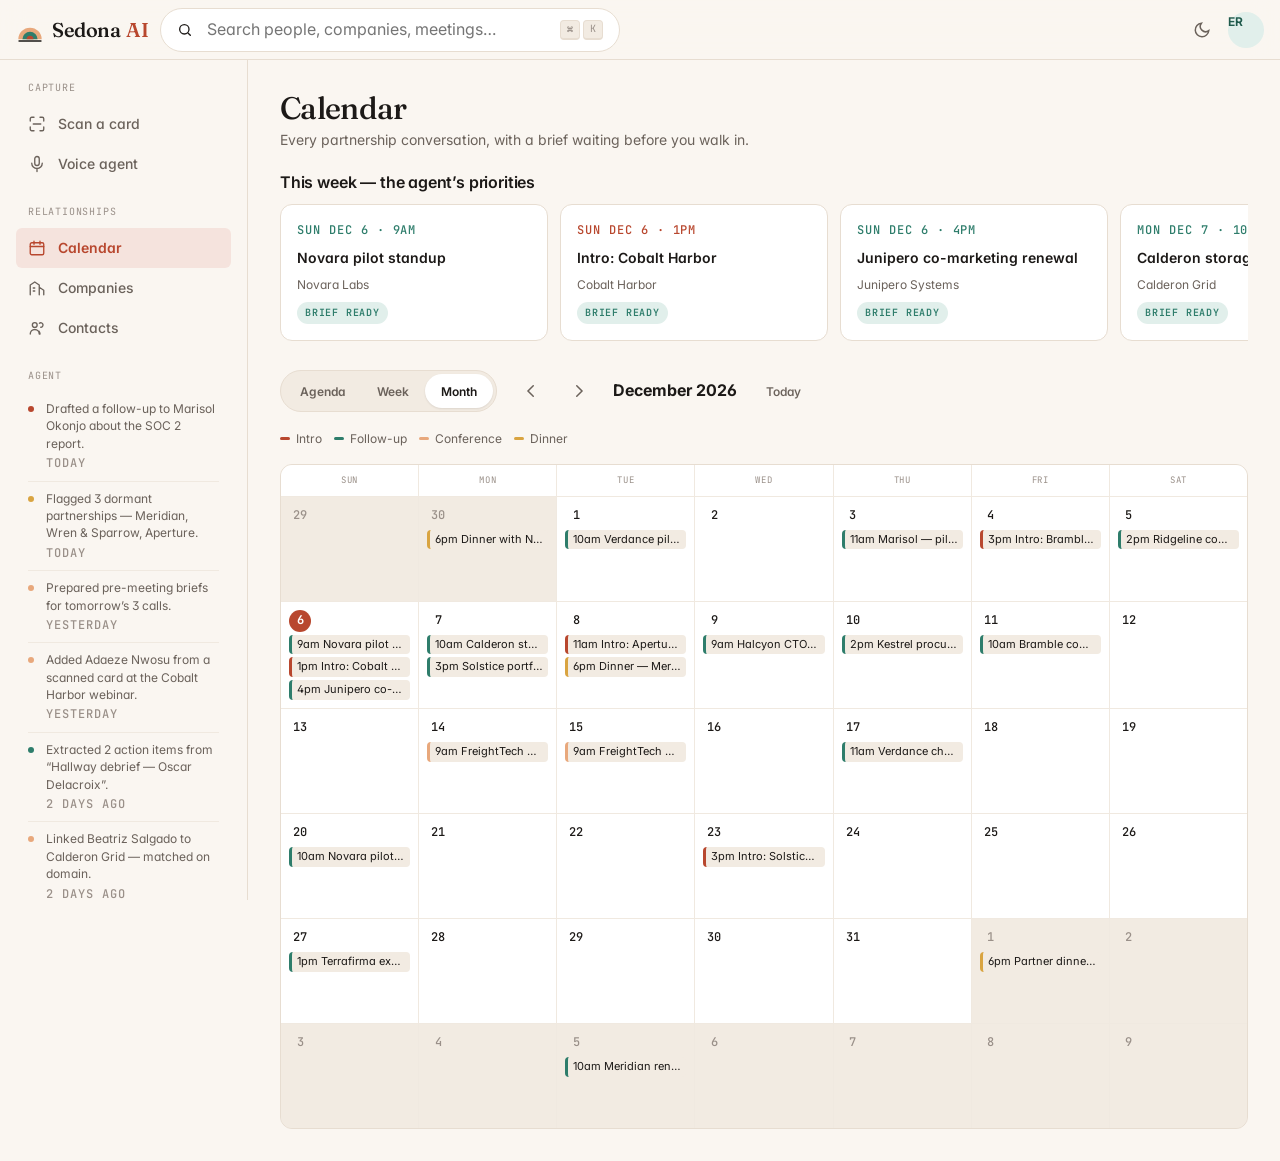
==== index.html @ 99903ad8 "Rename app.html to index.html for GitHub Pages root GitHub Pages serves index.html at the root URL. " ====
<!doctype html>
<html lang="en">
<head>
<meta charset="utf-8">
<meta name="viewport" content="width=device-width, initial-scale=1, viewport-fit=cover">
<title>Sedona AI — Demo</title>
<meta name="description" content="Sedona AI product demo: business-card scanning, a voice agent, a partnership calendar, and a company CRM. Fictional data.">
<link rel="icon" href="assets/logo.svg">
<link rel="preconnect" href="https://fonts.googleapis.com">
<link rel="preconnect" href="https://fonts.gstatic.com" crossorigin>
<link href="https://fonts.googleapis.com/css2?family=Fraunces:opsz,wght@9..144,400..600&family=Inter:wght@400;500;600;700&family=JetBrains+Mono:wght@400;500;600&display=swap" rel="stylesheet">
<link rel="stylesheet" href="css/tokens.css">
<link rel="stylesheet" href="css/base.css">
<link rel="stylesheet" href="css/components.css">
<link rel="stylesheet" href="css/app.css">
</head>
<body class="app-body">

<a href="#view-host" class="skip-link">Skip to content</a>

<!-- ===================== Header ===================== -->
<header class="app-header">
  <a class="brand" href="index.html" aria-label="Sedona AI home">
    <img src="assets/logo.svg" alt="" width="28" height="28">
    <span class="brand-word">Sedona<span class="brand-ai">AI</span></span>
  </a>

  <!-- Desktop: a live search field. Mobile: an icon that opens a sheet. -->
  <div class="header-search only-desk">
    <div class="search-input" id="header-search">
      <svg width="16" height="16" viewBox="0 0 24 24" fill="none" stroke="currentColor" stroke-width="2" stroke-linecap="round" aria-hidden="true"><circle cx="11" cy="11" r="7"/><path d="m20 20-3.2-3.2"/></svg>
      <input type="search" id="search-field" placeholder="Search people, companies, meetings…" aria-label="Search everything" autocomplete="off">
      <span class="kbd-hint row" style="gap:3px"><kbd class="kbd">⌘</kbd><kbd class="kbd">K</kbd></span>
    </div>
  </div>

  <div class="header-actions">
    <button class="btn-icon only-mobile" id="mobile-search-btn" aria-label="Search">
      <svg width="20" height="20" viewBox="0 0 24 24" fill="none" stroke="currentColor" stroke-width="2" stroke-linecap="round"><circle cx="11" cy="11" r="7"/><path d="m20 20-3.2-3.2"/></svg>
    </button>
    <button class="btn-icon" id="theme-btn" aria-label="Toggle dark mode" title="Toggle dark mode">
      <svg width="18" height="18" viewBox="0 0 24 24" fill="none" stroke="currentColor" stroke-width="2" stroke-linecap="round"><path d="M21 12.8A9 9 0 1 1 11.2 3a7 7 0 0 0 9.8 9.8z"/></svg>
    </button>
    <span class="avatar avatar-t2 only-desk" title="Elena Ruiz — demo account">ER</span>
  </div>
</header>

<div class="app-frame">

  <!-- ===================== Sidebar (desktop) ===================== -->
  <nav class="sidebar only-desk" aria-label="Main">
    <p class="nav-heading">Capture</p>
    <a class="nav-link" href="#/scan" data-view="scan">
      <svg viewBox="0 0 24 24" fill="none" stroke="currentColor" stroke-width="1.8" stroke-linecap="round" stroke-linejoin="round" aria-hidden="true"><path d="M3 8V5a2 2 0 0 1 2-2h3M16 3h3a2 2 0 0 1 2 2v3M21 16v3a2 2 0 0 1-2 2h-3M8 21H5a2 2 0 0 1-2-2v-3"/><path d="M7 12h10"/></svg>
      <span>Scan a card</span>
    </a>
    <a class="nav-link" href="#/voice" data-view="voice">
      <svg viewBox="0 0 24 24" fill="none" stroke="currentColor" stroke-width="1.8" stroke-linecap="round" stroke-linejoin="round" aria-hidden="true"><rect x="9" y="2" width="6" height="12" rx="3"/><path d="M5 11a7 7 0 0 0 14 0M12 18v4"/></svg>
      <span>Voice agent</span>
    </a>

    <p class="nav-heading">Relationships</p>
    <a class="nav-link" href="#/calendar" data-view="calendar">
      <svg viewBox="0 0 24 24" fill="none" stroke="currentColor" stroke-width="1.8" stroke-linecap="round" stroke-linejoin="round" aria-hidden="true"><rect x="3" y="5" width="18" height="16" rx="2"/><path d="M3 10h18M8 3v4M16 3v4"/></svg>
      <span>Calendar</span>
    </a>
    <a class="nav-link" href="#/crm" data-view="crm">
      <svg viewBox="0 0 24 24" fill="none" stroke="currentColor" stroke-width="1.8" stroke-linecap="round" stroke-linejoin="round" aria-hidden="true"><path d="M3 21V8l6-4 6 4v13M15 21V11l6 4v6"/><path d="M7 12h2M7 16h2"/></svg>
      <span>Companies</span>
    </a>
    <a class="nav-link" href="#/contacts" data-view="contacts">
      <svg viewBox="0 0 24 24" fill="none" stroke="currentColor" stroke-width="1.8" stroke-linecap="round" stroke-linejoin="round" aria-hidden="true"><circle cx="9" cy="8" r="3.2"/><path d="M3 20a6 6 0 0 1 12 0M17 11a3 3 0 1 0-1.8-5.4M16 20a6 6 0 0 0-1.2-3.6"/></svg>
      <span>Contacts</span>
    </a>

    <p class="nav-heading">Agent</p>
    <div class="agent-feed" id="agent-feed" aria-label="Recent agent activity"></div>
  </nav>

  <!-- ===================== Views ===================== -->
  <main class="app-main" id="view-host">
    <section class="view" id="view-scan"     data-view="scan"     hidden></section>
    <section class="view" id="view-voice"    data-view="voice"    hidden></section>
    <section class="view" id="view-calendar" data-view="calendar" hidden></section>
    <section class="view" id="view-crm"      data-view="crm"      hidden></section>
    <section class="view" id="view-contacts" data-view="contacts" hidden></section>
  </main>
</div>

<!-- ===================== Bottom tab bar (mobile) ===================== -->
<nav class="tabbar only-mobile" aria-label="Main">
  <a class="tab" href="#/scan" data-view="scan">
    <svg viewBox="0 0 24 24" fill="none" stroke="currentColor" stroke-width="1.8" stroke-linecap="round" stroke-linejoin="round" aria-hidden="true"><path d="M3 8V5a2 2 0 0 1 2-2h3M16 3h3a2 2 0 0 1 2 2v3M21 16v3a2 2 0 0 1-2 2h-3M8 21H5a2 2 0 0 1-2-2v-3"/><path d="M7 12h10"/></svg>
    <span>Scan</span>
  </a>
  <a class="tab" href="#/voice" data-view="voice">
    <svg viewBox="0 0 24 24" fill="none" stroke="currentColor" stroke-width="1.8" stroke-linecap="round" stroke-linejoin="round" aria-hidden="true"><rect x="9" y="2" width="6" height="12" rx="3"/><path d="M5 11a7 7 0 0 0 14 0M12 18v4"/></svg>
    <span>Voice</span>
  </a>
  <a class="tab" href="#/calendar" data-view="calendar">
    <svg viewBox="0 0 24 24" fill="none" stroke="currentColor" stroke-width="1.8" stroke-linecap="round" stroke-linejoin="round" aria-hidden="true"><rect x="3" y="5" width="18" height="16" rx="2"/><path d="M3 10h18M8 3v4M16 3v4"/></svg>
    <span>Calendar</span>
  </a>
  <a class="tab" href="#/crm" data-view="crm">
    <svg viewBox="0 0 24 24" fill="none" stroke="currentColor" stroke-width="1.8" stroke-linecap="round" stroke-linejoin="round" aria-hidden="true"><path d="M3 21V8l6-4 6 4v13M15 21V11l6 4v6"/><path d="M7 12h2M7 16h2"/></svg>
    <span>CRM</span>
  </a>
  <button class="tab" id="tab-search" type="button">
    <svg viewBox="0 0 24 24" fill="none" stroke="currentColor" stroke-width="1.8" stroke-linecap="round" stroke-linejoin="round" aria-hidden="true"><circle cx="11" cy="11" r="7"/><path d="m20 20-3.2-3.2"/></svg>
    <span>Search</span>
  </button>
</nav>

<script src="js/ui.js"></script>
<script src="js/data.js"></script>
<script src="js/crm.js"></script>
<script src="js/calendar.js"></script>
<script src="js/scan.js"></script>
<script src="js/voice.js"></script>
<script src="js/search.js"></script>
<script src="js/router.js"></script>
</body>
</html>
---- css/tokens.css ----
/* ==========================================================================
   Sedona AI — Design Tokens
   "Canyon Warmth" — the single source of truth for the whole system.
   Every color, size, and motion value in the product resolves back to here.
   ========================================================================== */

:root {
  /* --- Brand palette ---------------------------------------------------- */
  --canyon-rust:      #B8472E;  /* Primary. Action only — never large fills. */
  --canyon-rust-deep: #8F3320;  /* Hover / pressed. */
  --canyon-rust-soft: #F5E3DD;  /* 8% tint for backgrounds and chips. */
  --desert-bloom:     #E8A87C;  /* Accent tint. Not a text color. */
  --desert-bloom-soft:#FBEDE1;
  --sage-vortex:      #2E7D6B;  /* Secondary / success / "connected". */
  --sage-vortex-soft: #E1EFEB;
  --amber-signal:     #D9A441;  /* Warning / overdue follow-up. */
  --amber-signal-soft:#FAF0DA;

  /* --- Neutrals --------------------------------------------------------- */
  --basalt-ink:    #1C1917;     /* Primary text, dark surfaces. */
  --basalt-muted:  #6B625B;     /* Secondary text, labels. */
  --basalt-faint:  #9A9089;     /* Tertiary, placeholder. */
  --sandstone:     #FAF6F1;     /* The only page background. */
  --sandstone-deep:#F2EBE2;     /* Recessed wells, hover rows. */
  --surface:       #FFFFFF;     /* Cards, panels — float on Sandstone. */
  --surface-alt:   #FDFBF8;
  --mesa-line:     #E7DDD1;     /* Borders, dividers, table rules. */
  --mesa-line-soft:#F0E9E0;

  /* --- Semantic aliases ------------------------------------------------- */
  --bg:            var(--sandstone);
  --bg-recessed:   var(--sandstone-deep);
  --fg:            var(--basalt-ink);
  --fg-muted:      var(--basalt-muted);
  --fg-faint:      var(--basalt-faint);
  --border:        var(--mesa-line);
  --border-soft:   var(--mesa-line-soft);
  --accent:        var(--canyon-rust);
  --accent-hover:  var(--canyon-rust-deep);
  --accent-soft:   var(--canyon-rust-soft);
  --on-accent:     #FFFFFF;
  --focus-ring:    var(--canyon-rust);

  /* Warmth meter / pipeline ramp — cool to hot. */
  --ramp-1: #DDD5CC;
  --ramp-2: #E8C9A8;
  --ramp-3: var(--desert-bloom);
  --ramp-4: #D2764C;
  --ramp-5: var(--canyon-rust);

  /* --- Typography ------------------------------------------------------- */
  --font-display: "Fraunces", ui-serif, Georgia, "Times New Roman", serif;
  --font-ui: "Inter", -apple-system, BlinkMacSystemFont, "Segoe UI", Roboto,
             "Helvetica Neue", Arial, sans-serif;
  --font-mono: "JetBrains Mono", ui-monospace, SFMono-Regular, "SF Mono",
               Menlo, Consolas, monospace;

  /* 1.25 minor third. Display sizes fluid so phone→desktop has no jump. */
  --t-xs:   0.75rem;   /* 12 */
  --t-sm:   0.875rem;  /* 14 */
  --t-base: 1rem;      /* 16 — never smaller on mobile (stops iOS zoom) */
  --t-lg:   1.25rem;   /* 20 */
  --t-xl:   clamp(1.375rem, 1.2rem + 0.9vw, 1.5625rem);   /* 22 → 25 */
  --t-2xl:  clamp(1.625rem, 1.35rem + 1.4vw, 1.9375rem);  /* 26 → 31 */
  --t-3xl:  clamp(1.9375rem, 1.5rem + 2.2vw, 2.4375rem);  /* 31 → 39 */
  --t-4xl:  clamp(2.25rem, 1.6rem + 3.2vw, 3.0625rem);    /* 36 → 49 */
  --t-5xl:  clamp(2.625rem, 1.6rem + 5vw, 3.8125rem);     /* 42 → 61 */

  --lh-tight: 1.08;
  --lh-snug:  1.28;
  --lh-body:  1.6;

  --track-display: -0.022em;
  --track-mono:     0.08em;

  /* --- Spacing (4px base) ----------------------------------------------- */
  --s-1: 0.25rem;  --s-2: 0.5rem;   --s-3: 0.75rem;  --s-4: 1rem;
  --s-5: 1.25rem;  --s-6: 1.5rem;   --s-8: 2rem;     --s-10: 2.5rem;
  --s-12: 3rem;    --s-16: 4rem;    --s-20: 5rem;    --s-24: 6rem;

  /* --- Radii ------------------------------------------------------------ */
  --r-xs: 4px; --r-sm: 6px; --r-md: 12px; --r-lg: 20px; --r-full: 999px;

  /* --- Shadows (warm-tinted, never neutral gray) ------------------------ */
  --shadow-sm: 0 1px 2px rgba(28, 25, 23, 0.06),
               0 1px 3px rgba(28, 25, 23, 0.04);
  --shadow-md: 0 2px 4px rgba(28, 25, 23, 0.05),
               0 8px 20px rgba(28, 25, 23, 0.08);
  --shadow-lg: 0 4px 8px rgba(28, 25, 23, 0.06),
               0 20px 48px rgba(28, 25, 23, 0.16);

  /* --- Motion ----------------------------------------------------------- */
  --ease-out: cubic-bezier(0.22, 1, 0.36, 1);
  --ease-in-out: cubic-bezier(0.65, 0, 0.35, 1);
  --dur-fast: 140ms;
  --dur-mid:  240ms;
  --dur-slow: 420ms;

  /* --- Layout ----------------------------------------------------------- */
  --bp-sm: 480px; --bp-md: 768px; --bp-lg: 1024px; --bp-xl: 1280px;
  --tap: 44px;                 /* minimum interactive target */
  --sidebar-w: 248px;
  --tabbar-h: 60px;
  --header-h: 60px;
  --maxw: 1200px;
  --maxw-prose: 68ch;

  /* Safe areas — 0 on desktop, real values on notched phones. */
  --safe-t: env(safe-area-inset-top, 0px);
  --safe-b: env(safe-area-inset-bottom, 0px);
  --safe-l: env(safe-area-inset-left, 0px);
  --safe-r: env(safe-area-inset-right, 0px);

  color-scheme: light dark;
}

/* ==========================================================================
   Dark mode
   Basalt becomes the ground. Rust loses contrast against dark, so Desert
   Bloom takes over as the action color and Rust steps back to a tint.
   Defined twice: once for system preference, once for the explicit toggle.
   ========================================================================== */

@media (prefers-color-scheme: dark) {
  :root:not([data-theme="light"]) {
    --bg:          #14120F;
    --bg-recessed: #100E0C;
    --surface:     #26221F;
    --surface-alt: #2E2926;
    --fg:          #F7F2EC;
    --fg-muted:    #B3A79D;
    --fg-faint:    #83786F;
    --border:      #3A3430;
    --border-soft: #2E2926;

    --accent:      var(--desert-bloom);
    --accent-hover:#F0BE9B;
    --accent-soft: #3A2B22;
    --on-accent:   #1C1917;
    --focus-ring:  var(--desert-bloom);

    --canyon-rust-soft: #3A2620;
    --desert-bloom-soft:#3A2B22;
    --sage-vortex:      #58B79F;
    --sage-vortex-soft: #1E332D;
    --amber-signal:     #E9BE68;
    --amber-signal-soft:#352B18;

    --ramp-1: #3A3430; --ramp-2: #6B4B36; --ramp-3: #A56A45;
    --ramp-4: #D08659; --ramp-5: var(--desert-bloom);

    --shadow-sm: 0 1px 2px rgba(0, 0, 0, 0.4);
    --shadow-md: 0 2px 4px rgba(0, 0, 0, 0.3), 0 8px 20px rgba(0, 0, 0, 0.4);
    --shadow-lg: 0 4px 8px rgba(0, 0, 0, 0.3), 0 20px 48px rgba(0, 0, 0, 0.55);
  }
}

:root[data-theme="dark"] {
  --bg:          #14120F;
  --bg-recessed: #100E0C;
  --surface:     #26221F;
  --surface-alt: #2E2926;
  --fg:          #F7F2EC;
  --fg-muted:    #B3A79D;
  --fg-faint:    #83786F;
  --border:      #3A3430;
  --border-soft: #2E2926;

  --accent:      var(--desert-bloom);
  --accent-hover:#F0BE9B;
  --accent-soft: #3A2B22;
  --on-accent:   #1C1917;
  --focus-ring:  var(--desert-bloom);

  --canyon-rust-soft: #3A2620;
  --desert-bloom-soft:#3A2B22;
  --sage-vortex:      #58B79F;
  --sage-vortex-soft: #1E332D;
  --amber-signal:     #E9BE68;
  --amber-signal-soft:#352B18;

  --ramp-1: #3A3430; --ramp-2: #6B4B36; --ramp-3: #A56A45;
  --ramp-4: #D08659; --ramp-5: var(--desert-bloom);

  --shadow-sm: 0 1px 2px rgba(0, 0, 0, 0.4);
  --shadow-md: 0 2px 4px rgba(0, 0, 0, 0.3), 0 8px 20px rgba(0, 0, 0, 0.4);
  --shadow-lg: 0 4px 8px rgba(0, 0, 0, 0.3), 0 20px 48px rgba(0, 0, 0, 0.55);
}
---- css/base.css ----
/* ==========================================================================
   Sedona AI — Reset, typography, layout primitives
   Mobile-first: base styles target 375px, min-width queries layer upward.
   ========================================================================== */

*, *::before, *::after { box-sizing: border-box; }

html {
  -webkit-text-size-adjust: 100%;   /* stop iOS landscape font inflation */
  scroll-behavior: smooth;
}

body {
  margin: 0;
  background: var(--bg);
  color: var(--fg);
  font-family: var(--font-ui);
  font-size: var(--t-base);
  line-height: var(--lh-body);
  font-feature-settings: "cv11", "ss01";
  -webkit-font-smoothing: antialiased;
  -moz-osx-font-smoothing: grayscale;
  overflow-x: hidden;              /* body never scrolls sideways */
}

img, svg, video, canvas { display: block; max-width: 100%; height: auto; }

h1, h2, h3, h4, p, figure, blockquote, ul, ol, dl, dd { margin: 0; }
ul, ol { padding: 0; list-style: none; }

/* --- Headings ----------------------------------------------------------- */
h1, h2, .display {
  font-family: var(--font-display);
  font-weight: 500;
  line-height: var(--lh-tight);
  letter-spacing: var(--track-display);
  font-variation-settings: "SOFT" 0, "WONK" 0, "opsz" 40;
  text-wrap: balance;
}
h1 { font-size: var(--t-4xl); }
h2 { font-size: var(--t-3xl); }

h3, h4 {
  font-family: var(--font-ui);
  line-height: var(--lh-snug);
  letter-spacing: -0.011em;
}
h3 { font-size: var(--t-lg); font-weight: 600; }
h4 { font-size: var(--t-base); font-weight: 600; }

p { text-wrap: pretty; }

/* --- Links -------------------------------------------------------------- */
a {
  color: inherit;
  text-decoration-color: color-mix(in srgb, currentColor 32%, transparent);
  text-underline-offset: 0.18em;
}
a:hover { text-decoration-color: currentColor; }

/* --- Forms inherit type ------------------------------------------------- */
button, input, select, textarea {
  font: inherit;
  color: inherit;
  margin: 0;
}
button { background: none; border: none; cursor: pointer; }

/* --- Focus: always visible, never a mystery ----------------------------- */
:focus-visible {
  outline: 2px solid var(--focus-ring);
  outline-offset: 2px;
  border-radius: var(--r-xs);
}
:focus:not(:focus-visible) { outline: none; }

/* ==========================================================================
   Utility primitives
   ========================================================================== */

.mono {
  font-family: var(--font-mono);
  font-size: var(--t-xs);
  letter-spacing: var(--track-mono);
  text-transform: uppercase;
  font-weight: 500;
}

.eyebrow {
  font-family: var(--font-mono);
  font-size: var(--t-xs);
  letter-spacing: var(--track-mono);
  text-transform: uppercase;
  color: var(--accent);
  font-weight: 600;
}

.muted { color: var(--fg-muted); }
.faint { color: var(--fg-faint); }
.tnum  { font-variant-numeric: tabular-nums; }

.lede {
  font-size: var(--t-lg);
  line-height: 1.5;
  color: var(--fg-muted);
  max-width: 56ch;
}

.shell {
  width: 100%;
  max-width: var(--maxw);
  margin-inline: auto;
  padding-inline: max(var(--s-5), var(--safe-l));
}
@media (min-width: 768px) { .shell { padding-inline: var(--s-8); } }

.stack > * + * { margin-top: var(--s-4); }
.stack-lg > * + * { margin-top: var(--s-8); }

.row {
  display: flex;
  align-items: center;
  gap: var(--s-3);
}
.row-between { display: flex; align-items: center; justify-content: space-between; gap: var(--s-3); }
.wrap { flex-wrap: wrap; }
.grow { flex: 1 1 auto; min-width: 0; }   /* min-width:0 stops flex overflow */

.hr { height: 1px; background: var(--border); border: 0; margin: var(--s-6) 0; }

/* Screen-reader only, but focusable when tabbed to. */
.sr-only {
  position: absolute; width: 1px; height: 1px;
  padding: 0; margin: -1px; overflow: hidden;
  clip: rect(0 0 0 0); white-space: nowrap; border: 0;
}

/* Wide content scrolls inside itself, never widening the page. */
.scroll-x {
  overflow-x: auto;
  -webkit-overflow-scrolling: touch;
  overscroll-behavior-x: contain;
  scrollbar-width: thin;
}

/* Show/hide by breakpoint — used sparingly, layout does most of the work. */
.only-mobile { display: revert; }
.only-desk   { display: none !important; }
@media (min-width: 1024px) {
  .only-mobile { display: none !important; }
  .only-desk   { display: revert !important; }
}

/* ==========================================================================
   Motion — every animation is opt-out
   ========================================================================== */

.reveal {
  opacity: 0;
  transform: translateY(18px);
  transition: opacity var(--dur-slow) var(--ease-out),
              transform var(--dur-slow) var(--ease-out);
}
.reveal.is-visible { opacity: 1; transform: none; }

@media (prefers-reduced-motion: reduce) {
  html { scroll-behavior: auto; }
  *, *::before, *::after {
    animation-duration: 0.01ms !important;
    animation-iteration-count: 1 !important;
    transition-duration: 0.01ms !important;
    scroll-behavior: auto !important;
  }
  .reveal { opacity: 1; transform: none; }
}
---- css/components.css ----
/* ==========================================================================
   Sedona AI — Component primitives
   Shared by the marketing site, the brand guide, and the product demo.
   Responsive behavior lives with the component, not in per-feature CSS.
   ========================================================================== */

/* --- Buttons ------------------------------------------------------------ */
.btn {
  display: inline-flex;
  align-items: center;
  justify-content: center;
  gap: var(--s-2);
  min-height: var(--tap);
  padding: var(--s-3) var(--s-5);
  border-radius: var(--r-full);
  border: 1px solid transparent;
  font-size: var(--t-sm);
  font-weight: 550;
  letter-spacing: -0.006em;
  text-decoration: none;
  white-space: nowrap;
  cursor: pointer;
  transition: background var(--dur-fast) var(--ease-out),
              border-color var(--dur-fast) var(--ease-out),
              color var(--dur-fast) var(--ease-out),
              transform var(--dur-fast) var(--ease-out);
}
.btn:active { transform: translateY(1px); }
.btn[disabled], .btn[aria-disabled="true"] {
  opacity: 0.45; pointer-events: none;
}

.btn-primary { background: var(--accent); color: var(--on-accent); }
.btn-primary:hover { background: var(--accent-hover); }

.btn-secondary {
  background: var(--surface);
  color: var(--fg);
  border-color: var(--border);
  box-shadow: var(--shadow-sm);
}
.btn-secondary:hover { border-color: var(--fg-faint); }

.btn-ghost { background: transparent; color: var(--fg-muted); }
.btn-ghost:hover { background: var(--bg-recessed); color: var(--fg); }

.btn-ink { background: var(--basalt-ink); color: #FAF6F1; }
.btn-ink:hover { background: #322C28; }

.btn-sm { min-height: 34px; padding: var(--s-2) var(--s-4); font-size: var(--t-xs); }
.btn-block { width: 100%; }

/* Icon-only buttons still honor the 44px tap target. */
.btn-icon {
  display: inline-flex; align-items: center; justify-content: center;
  width: var(--tap); height: var(--tap);
  border-radius: var(--r-full);
  color: var(--fg-muted);
  transition: background var(--dur-fast) var(--ease-out), color var(--dur-fast) var(--ease-out);
}
.btn-icon:hover { background: var(--bg-recessed); color: var(--fg); }

/* --- Cards -------------------------------------------------------------- */
.card {
  background: var(--surface);
  border: 1px solid var(--border);
  border-radius: var(--r-md);
  box-shadow: var(--shadow-sm);
}
.card-pad { padding: var(--s-5); }
@media (min-width: 768px) { .card-pad { padding: var(--s-6); } }

.card-hover {
  transition: box-shadow var(--dur-mid) var(--ease-out),
              transform var(--dur-mid) var(--ease-out),
              border-color var(--dur-mid) var(--ease-out);
}
.card-hover:hover {
  box-shadow: var(--shadow-md);
  border-color: color-mix(in srgb, var(--accent) 34%, var(--border));
}
@media (hover: hover) and (min-width: 1024px) {
  .card-hover:hover { transform: translateY(-2px); }
}

/* --- Badges & chips ----------------------------------------------------- */
.badge {
  display: inline-flex; align-items: center; gap: var(--s-1);
  padding: 3px var(--s-2);
  border-radius: var(--r-full);
  font-family: var(--font-mono);
  font-size: 10px;
  letter-spacing: var(--track-mono);
  text-transform: uppercase;
  font-weight: 600;
  background: var(--bg-recessed);
  color: var(--fg-muted);
  white-space: nowrap;
}
/* Badge foregrounds derive from --accent/--sage/--amber, which the dark
   theme already redefines — so these adapt without a second ruleset. */
.badge-rust  { background: var(--canyon-rust-soft);  color: var(--accent); }
.badge-sage  { background: var(--sage-vortex-soft);  color: var(--sage-vortex); }
.badge-amber { background: var(--amber-signal-soft);
               color: color-mix(in srgb, var(--amber-signal) 78%, var(--basalt-ink)); }
.badge-bloom { background: var(--desert-bloom-soft);
               color: color-mix(in srgb, var(--desert-bloom) 62%, var(--basalt-ink)); }
:root[data-theme="dark"] .badge-amber { color: var(--amber-signal); }
:root[data-theme="dark"] .badge-bloom { color: var(--desert-bloom); }
@media (prefers-color-scheme: dark) {
  :root:not([data-theme="light"]) .badge-amber { color: var(--amber-signal); }
  :root:not([data-theme="light"]) .badge-bloom { color: var(--desert-bloom); }
}

.chip {
  display: inline-flex; align-items: center; gap: var(--s-2);
  min-height: 34px;
  padding: var(--s-1) var(--s-3);
  border-radius: var(--r-full);
  border: 1px solid var(--border);
  background: var(--surface);
  font-size: var(--t-xs);
  font-weight: 500;
  color: var(--fg-muted);
  cursor: pointer;
  white-space: nowrap;
  transition: all var(--dur-fast) var(--ease-out);
}
.chip:hover { border-color: var(--fg-faint); color: var(--fg); }
.chip[aria-pressed="true"] {
  background: var(--accent);
  border-color: var(--accent);
  color: var(--on-accent);
}

/* Horizontal chip rails scroll rather than wrap on small screens. */
.chip-rail {
  display: flex; gap: var(--s-2);
  overflow-x: auto;
  -webkit-overflow-scrolling: touch;
  overscroll-behavior-x: contain;
  scrollbar-width: none;
  padding-bottom: 2px;
  margin-inline: calc(var(--s-5) * -1);
  padding-inline: var(--s-5);
}
.chip-rail::-webkit-scrollbar { display: none; }
@media (min-width: 1024px) {
  .chip-rail { flex-wrap: wrap; overflow: visible; margin-inline: 0; padding-inline: 0; }
}

/* --- Inputs ------------------------------------------------------------- */
.input {
  width: 100%;
  min-height: var(--tap);
  padding: var(--s-3) var(--s-4);
  background: var(--surface);
  border: 1px solid var(--border);
  border-radius: var(--r-sm);
  font-size: var(--t-base);   /* 16px minimum — stops iOS zoom-on-focus */
  color: var(--fg);
  transition: border-color var(--dur-fast) var(--ease-out),
              box-shadow var(--dur-fast) var(--ease-out);
}
.input::placeholder { color: var(--fg-faint); }
.input:focus {
  outline: none;
  border-color: var(--accent);
  box-shadow: 0 0 0 3px color-mix(in srgb, var(--accent) 18%, transparent);
}

.field { display: block; }
.field-label {
  display: block;
  margin-bottom: var(--s-2);
  font-family: var(--font-mono);
  font-size: 10px;
  letter-spacing: var(--track-mono);
  text-transform: uppercase;
  font-weight: 600;
  color: var(--fg-faint);
}

.search-input {
  display: flex; align-items: center; gap: var(--s-3);
  min-height: var(--tap);
  padding: 0 var(--s-4);
  background: var(--surface);
  border: 1px solid var(--border);
  border-radius: var(--r-full);
  transition: border-color var(--dur-fast) var(--ease-out),
              box-shadow var(--dur-fast) var(--ease-out);
}
.search-input:focus-within {
  border-color: var(--accent);
  box-shadow: 0 0 0 3px color-mix(in srgb, var(--accent) 16%, transparent);
}
.search-input input {
  flex: 1; min-width: 0;
  border: none; background: none; outline: none;
  font-size: var(--t-base);
}
.search-input .kbd-hint { flex-shrink: 0; }

.kbd {
  display: inline-flex; align-items: center; justify-content: center;
  min-width: 20px; height: 20px; padding: 0 5px;
  border: 1px solid var(--border);
  border-bottom-width: 2px;
  border-radius: var(--r-xs);
  background: var(--bg-recessed);
  font-family: var(--font-mono);
  font-size: 10px;
  color: var(--fg-faint);
}

/* --- Avatars ------------------------------------------------------------ */
.avatar {
  display: inline-flex; align-items: center; justify-content: center;
  flex-shrink: 0;
  width: 36px; height: 36px;
  border-radius: var(--r-full);
  font-family: var(--font-ui);
  font-size: var(--t-xs);
  font-weight: 650;
  letter-spacing: 0.01em;
  background: var(--desert-bloom-soft);
  color: #8F3320;
  user-select: none;
}
.avatar-sm { width: 26px; height: 26px; font-size: 10px; }
.avatar-lg { width: 52px; height: 52px; font-size: var(--t-base); }
.avatar-t1 { background: var(--canyon-rust-soft);  color: #8F3320; }
.avatar-t2 { background: var(--sage-vortex-soft);  color: #1F5A4C; }
.avatar-t3 { background: var(--desert-bloom-soft); color: #9A5A2E; }
.avatar-t4 { background: var(--amber-signal-soft); color: #8A6414; }
.avatar-t5 { background: #E6E1F0;                  color: #4A3E72; }
:root[data-theme="dark"] .avatar { color: var(--fg); }

.avatar-stack { display: flex; }
.avatar-stack .avatar + .avatar { margin-left: -8px; box-shadow: 0 0 0 2px var(--surface); }

/* --- Warmth / strength meter (5 segments, never a raw number) ----------- */
.meter { display: inline-flex; gap: 3px; align-items: center; }
.meter i {
  display: block; width: 14px; height: 5px;
  border-radius: 2px;
  background: var(--border);
}
.meter i.on-1 { background: var(--ramp-1); }
.meter i.on-2 { background: var(--ramp-2); }
.meter i.on-3 { background: var(--ramp-3); }
.meter i.on-4 { background: var(--ramp-4); }
.meter i.on-5 { background: var(--ramp-5); }

/* --- Tables → card lists on mobile -------------------------------------- */
.table-wrap { border-radius: var(--r-md); }

.table { width: 100%; border-collapse: collapse; font-size: var(--t-sm); }
.table th {
  text-align: left;
  padding: var(--s-3) var(--s-4);
  font-family: var(--font-mono);
  font-size: 10px;
  letter-spacing: var(--track-mono);
  text-transform: uppercase;
  font-weight: 600;
  color: var(--fg-faint);
  border-bottom: 1px solid var(--border);
  white-space: nowrap;
  background: var(--surface);
}
.table th button {
  display: inline-flex; align-items: center; gap: 4px;
  font: inherit; color: inherit; text-transform: inherit; letter-spacing: inherit;
}
.table th button:hover { color: var(--fg); }
.table td {
  padding: var(--s-3) var(--s-4);
  border-bottom: 1px solid var(--border-soft);
  vertical-align: middle;
}
.table tbody tr { cursor: pointer; transition: background var(--dur-fast) var(--ease-out); }
.table tbody tr:hover { background: var(--bg-recessed); }
.table tbody tr:last-child td { border-bottom: none; }

/* --- Drawer: right panel on desktop, bottom sheet on mobile ------------- */
.drawer-scrim {
  position: fixed; inset: 0;
  background: rgba(28, 25, 23, 0.42);
  backdrop-filter: blur(2px);
  opacity: 0;
  pointer-events: none;
  transition: opacity var(--dur-mid) var(--ease-out);
  z-index: 60;
}
.drawer-scrim.is-open { opacity: 1; pointer-events: auto; }

.drawer {
  position: fixed;
  z-index: 61;
  background: var(--surface);
  box-shadow: var(--shadow-lg);
  display: flex;
  flex-direction: column;
  transition: transform var(--dur-mid) var(--ease-out);
  overscroll-behavior: contain;

  /* Mobile: bottom sheet */
  left: 0; right: 0; bottom: 0;
  max-height: 90dvh;
  border-radius: var(--r-lg) var(--r-lg) 0 0;
  transform: translateY(101%);
  padding-bottom: var(--safe-b);
}
.drawer.is-open { transform: none; }

.drawer-grab {
  flex-shrink: 0;
  width: 40px; height: 4px;
  margin: var(--s-3) auto var(--s-1);
  border-radius: var(--r-full);
  background: var(--border);
}

.drawer-head {
  flex-shrink: 0;
  display: flex; align-items: flex-start; justify-content: space-between;
  gap: var(--s-3);
  padding: var(--s-4) var(--s-5);
  border-bottom: 1px solid var(--border);
}
.drawer-body {
  flex: 1;
  overflow-y: auto;
  -webkit-overflow-scrolling: touch;
  overscroll-behavior: contain;
  padding: var(--s-5);
}

@media (min-width: 1024px) {
  .drawer {
    left: auto; top: 0; bottom: 0;
    width: min(480px, 92vw);
    max-height: none;
    border-radius: 0;
    border-left: 1px solid var(--border);
    transform: translateX(101%);
  }
  .drawer-grab { display: none; }
}

/* --- Timeline ----------------------------------------------------------- */
.timeline { position: relative; padding-left: var(--s-6); }
.timeline::before {
  content: ""; position: absolute;
  left: 7px; top: 6px; bottom: 6px;
  width: 1px; background: var(--border);
}
.timeline-item { position: relative; padding-bottom: var(--s-5); }
.timeline-item::before {
  content: ""; position: absolute;
  left: calc(var(--s-6) * -1 + 4px); top: 6px;
  width: 7px; height: 7px; border-radius: 50%;
  background: var(--accent);
  box-shadow: 0 0 0 3px var(--surface);
}
.timeline-item:last-child { padding-bottom: 0; }

/* --- Toast -------------------------------------------------------------- */
.toast-host {
  position: fixed;
  left: 50%;
  bottom: calc(var(--tabbar-h) + var(--safe-b) + var(--s-4));
  transform: translateX(-50%);
  z-index: 90;
  display: flex; flex-direction: column-reverse; gap: var(--s-2);
  width: min(420px, calc(100vw - var(--s-8)));
  pointer-events: none;
}
@media (min-width: 1024px) {
  .toast-host { bottom: var(--s-6); left: auto; right: var(--s-6); transform: none; }
}
.toast {
  display: flex; align-items: center; gap: var(--s-3);
  padding: var(--s-3) var(--s-4);
  border-radius: var(--r-md);
  background: var(--basalt-ink);
  color: #FAF6F1;
  font-size: var(--t-sm);
  box-shadow: var(--shadow-lg);
  animation: toast-in var(--dur-mid) var(--ease-out);
  pointer-events: auto;
}
.toast .dot { width: 7px; height: 7px; border-radius: 50%; background: var(--desert-bloom); flex-shrink: 0; }
.toast.is-out { animation: toast-out var(--dur-fast) var(--ease-in-out) forwards; }
@keyframes toast-in  { from { opacity: 0; transform: translateY(10px) scale(0.98); } }
@keyframes toast-out { to   { opacity: 0; transform: translateY(6px); } }

/* --- Empty state -------------------------------------------------------- */
.empty {
  display: flex; flex-direction: column; align-items: center;
  text-align: center;
  padding: var(--s-12) var(--s-5);
  color: var(--fg-muted);
}
.empty h4 { color: var(--fg); margin-bottom: var(--s-2); }

/* --- Agent "thinking" step list ----------------------------------------- */
.think-step {
  display: flex; align-items: center; gap: var(--s-3);
  padding: var(--s-2) 0;
  font-size: var(--t-sm);
  color: var(--fg-faint);
  transition: color var(--dur-mid) var(--ease-out);
}
.think-step .spinner {
  width: 14px; height: 14px; flex-shrink: 0;
  border-radius: 50%;
  border: 2px solid var(--border);
  border-top-color: var(--accent);
}
.think-step.is-active { color: var(--fg); }
.think-step.is-active .spinner { animation: spin 720ms linear infinite; }
.think-step.is-done { color: var(--fg-muted); }
.think-step.is-done .spinner {
  border-color: var(--sage-vortex);
  background: var(--sage-vortex);
  animation: none;
}
@keyframes spin { to { transform: rotate(360deg); } }

/* --- Demo-data disclosure ribbon ---------------------------------------- */
.demo-tag {
  display: inline-flex; align-items: center; gap: var(--s-2);
  padding: 3px var(--s-2);
  border-radius: var(--r-xs);
  border: 1px dashed var(--border);
  background: var(--bg-recessed);
  font-family: var(--font-mono);
  font-size: 10px;
  letter-spacing: var(--track-mono);
  text-transform: uppercase;
  color: var(--fg-faint);
}
---- css/app.css ----
/* ==========================================================================
   Sedona AI — product shell
   Mobile: sticky header + bottom tab bar. Desktop: header + left sidebar.
   ========================================================================== */

.app-body {
  min-height: 100dvh;
  padding-bottom: calc(var(--tabbar-h) + var(--safe-b));
}
@media (min-width: 1024px) { .app-body { padding-bottom: 0; } }

.skip-link {
  position: absolute; left: var(--s-4); top: -60px;
  z-index: 100;
  padding: var(--s-3) var(--s-4);
  background: var(--accent); color: var(--on-accent);
  border-radius: var(--r-sm);
  transition: top var(--dur-fast) var(--ease-out);
}
.skip-link:focus { top: calc(var(--safe-t) + var(--s-2)); }

/* --- Header ------------------------------------------------------------- */
.app-header {
  position: sticky; top: 0; z-index: 40;
  display: flex; align-items: center; gap: var(--s-3);
  height: calc(var(--header-h) + var(--safe-t));
  padding: var(--safe-t) max(var(--s-4), var(--safe-r)) 0 max(var(--s-4), var(--safe-l));
  background: color-mix(in srgb, var(--bg) 88%, transparent);
  backdrop-filter: saturate(1.4) blur(12px);
  border-bottom: 1px solid var(--border);
}

.brand {
  display: flex; align-items: center; gap: var(--s-2);
  text-decoration: none; flex-shrink: 0;
}
.brand-word {
  font-family: var(--font-display);
  font-size: var(--t-lg);
  font-weight: 550;
  letter-spacing: -0.02em;
}
.brand-ai { color: var(--accent); margin-left: 0.28em; }

.header-search { flex: 1; display: flex; justify-content: center; min-width: 0; }
.header-search .search-input { width: 100%; max-width: 460px; }
.header-actions { display: flex; align-items: center; gap: var(--s-1); margin-left: auto; }

/* --- Frame -------------------------------------------------------------- */
.app-frame { display: block; }
@media (min-width: 1024px) {
  .app-frame {
    display: grid;
    grid-template-columns: var(--sidebar-w) minmax(0, 1fr);
    align-items: start;
  }
}

/* --- Sidebar ------------------------------------------------------------ */
.sidebar {
  position: sticky;
  top: calc(var(--header-h) + var(--safe-t));
  height: calc(100dvh - var(--header-h) - var(--safe-t));
  overflow-y: auto;
  padding: var(--s-5) var(--s-4);
  border-right: 1px solid var(--border);
}

.nav-heading {
  font-family: var(--font-mono);
  font-size: 10px;
  letter-spacing: var(--track-mono);
  text-transform: uppercase;
  color: var(--fg-faint);
  margin: var(--s-5) 0 var(--s-2) var(--s-3);
}
.nav-heading:first-child { margin-top: 0; }

.nav-link {
  display: flex; align-items: center; gap: var(--s-3);
  min-height: 40px;
  padding: 0 var(--s-3);
  border-radius: var(--r-sm);
  font-size: var(--t-sm);
  font-weight: 500;
  color: var(--fg-muted);
  text-decoration: none;
  transition: background var(--dur-fast) var(--ease-out), color var(--dur-fast) var(--ease-out);
}
.nav-link svg { width: 18px; height: 18px; flex-shrink: 0; }
.nav-link:hover { background: var(--bg-recessed); color: var(--fg); }
.nav-link.is-active { background: var(--accent-soft); color: var(--accent); font-weight: 600; }

/* --- Agent activity feed ------------------------------------------------ */
.agent-feed { padding: 0 var(--s-3); }
.agent-item {
  display: flex; gap: var(--s-3);
  padding: var(--s-2) 0;
  font-size: var(--t-xs);
  line-height: 1.45;
  color: var(--fg-muted);
  border-top: 1px solid var(--border-soft);
}
.agent-item:first-child { border-top: none; }
.agent-item .kind {
  flex-shrink: 0; width: 6px; height: 6px; margin-top: 6px;
  border-radius: 50%; background: var(--desert-bloom);
}
.agent-item .kind.k-flag  { background: var(--amber-signal); }
.agent-item .kind.k-voice { background: var(--sage-vortex); }
.agent-item .kind.k-draft { background: var(--accent); }

/* --- Main / views ------------------------------------------------------- */
.app-main {
  padding: var(--s-5) max(var(--s-4), var(--safe-r)) var(--s-10) max(var(--s-4), var(--safe-l));
  min-width: 0;
}
@media (min-width: 1024px) { .app-main { padding: var(--s-8); } }

.view[hidden] { display: none; }

.view-head { margin-bottom: var(--s-5); }
.view-head h1 {
  font-size: var(--t-2xl);
  margin-bottom: var(--s-1);
}
.view-head p { color: var(--fg-muted); font-size: var(--t-sm); max-width: 62ch; }

.toolbar {
  display: flex; align-items: center; gap: var(--s-3);
  flex-wrap: wrap;
  margin-bottom: var(--s-4);
}

.seg {
  display: inline-flex;
  padding: 3px;
  border-radius: var(--r-full);
  background: var(--bg-recessed);
  border: 1px solid var(--border);
}
.seg button {
  min-height: 34px;
  padding: 0 var(--s-4);
  border-radius: var(--r-full);
  font-size: var(--t-xs);
  font-weight: 600;
  color: var(--fg-muted);
  white-space: nowrap;
}
.seg button[aria-pressed="true"] {
  background: var(--surface);
  color: var(--fg);
  box-shadow: var(--shadow-sm);
}

/* --- Bottom tab bar (mobile) -------------------------------------------- */
.tabbar {
  position: fixed; left: 0; right: 0; bottom: 0;
  z-index: 50;
  display: grid;
  grid-template-columns: repeat(5, 1fr);
  height: calc(var(--tabbar-h) + var(--safe-b));
  padding-bottom: var(--safe-b);
  background: color-mix(in srgb, var(--surface) 92%, transparent);
  backdrop-filter: saturate(1.4) blur(12px);
  border-top: 1px solid var(--border);
}
.tab {
  display: flex; flex-direction: column; align-items: center; justify-content: center;
  gap: 3px;
  min-height: var(--tap);
  text-decoration: none;
  color: var(--fg-faint);
  font-size: 10px;
  font-weight: 600;
  letter-spacing: 0.01em;
  transition: color var(--dur-fast) var(--ease-out);
}
.tab svg { width: 21px; height: 21px; }
.tab.is-active { color: var(--accent); }

/* ==========================================================================
   CRM
   ========================================================================== */
.pipeline {
  display: grid;
  grid-template-columns: repeat(5, minmax(0, 1fr));
  gap: var(--s-2);
  margin-bottom: var(--s-5);
}
.pipe-stage {
  padding: var(--s-3);
  border-radius: var(--r-sm);
  background: var(--surface);
  border: 1px solid var(--border);
  text-align: left;
}
.pipe-stage .n {
  font-family: var(--font-mono);
  font-size: var(--t-lg);
  font-weight: 600;
  line-height: 1;
}
.pipe-stage .l {
  display: block;
  margin-top: 4px;
  font-family: var(--font-mono);
  font-size: 9px;
  letter-spacing: var(--track-mono);
  text-transform: uppercase;
  color: var(--fg-faint);
  white-space: nowrap;
  overflow: hidden;
  text-overflow: ellipsis;
}
.pipe-stage .bar { height: 3px; border-radius: 2px; margin-top: var(--s-2); background: var(--border); }
.pipe-stage:nth-child(1) .bar { background: var(--ramp-1); }
.pipe-stage:nth-child(2) .bar { background: var(--ramp-2); }
.pipe-stage:nth-child(3) .bar { background: var(--ramp-3); }
.pipe-stage:nth-child(4) .bar { background: var(--ramp-4); }
.pipe-stage:nth-child(5) .bar { background: var(--ramp-5); }

/* The table exists only from 1024px up; below that we render cards. */
.record-list { display: grid; gap: var(--s-3); }
@media (min-width: 480px) {
  .record-list { grid-template-columns: repeat(auto-fill, minmax(260px, 1fr)); }
}

.record {
  display: block;
  width: 100%;
  text-align: left;
  padding: var(--s-4);
  background: var(--surface);
  border: 1px solid var(--border);
  border-radius: var(--r-md);
  box-shadow: var(--shadow-sm);
  cursor: pointer;
}
.record:hover { border-color: var(--fg-faint); }
.record-title { font-weight: 600; font-size: var(--t-base); }
.record-sub { font-size: var(--t-sm); color: var(--fg-muted); }
.record-meta {
  display: flex; align-items: center; gap: var(--s-2);
  flex-wrap: wrap;
  margin-top: var(--s-3);
}

.kv { display: grid; grid-template-columns: 1fr; gap: var(--s-3); }
@media (min-width: 480px) { .kv { grid-template-columns: 1fr 1fr; } }
.kv-item .k {
  font-family: var(--font-mono);
  font-size: 9px;
  letter-spacing: var(--track-mono);
  text-transform: uppercase;
  color: var(--fg-faint);
}
.kv-item .v { font-size: var(--t-sm); font-weight: 500; }

/* ==========================================================================
   Calendar
   ========================================================================== */
.cal-grid {
  display: grid;
  grid-template-columns: repeat(7, minmax(0, 1fr));
  border: 1px solid var(--border);
  border-radius: var(--r-md);
  overflow: hidden;
  background: var(--border-soft);
  gap: 1px;
}
.cal-dow {
  background: var(--surface);
  padding: var(--s-2) var(--s-2);
  font-family: var(--font-mono);
  font-size: 9px;
  letter-spacing: var(--track-mono);
  text-transform: uppercase;
  color: var(--fg-faint);
  text-align: center;
}
.cal-day {
  position: relative;
  background: var(--surface);
  min-height: 62px;
  padding: var(--s-2) 5px;
  text-align: left;
  cursor: pointer;
  display: flex;
  flex-direction: column;
  gap: 3px;
}
.cal-day:hover { background: var(--bg-recessed); }
.cal-day.is-outside { background: var(--bg-recessed); color: var(--fg-faint); }
.cal-day .dnum {
  font-family: var(--font-mono);
  font-size: var(--t-xs);
  font-weight: 500;
  align-self: flex-start;
  width: 22px; height: 22px;
  display: grid; place-items: center;
  border-radius: 50%;
}
.cal-day.is-today .dnum {
  background: var(--accent);
  color: var(--on-accent);
  font-weight: 700;
}

/* Mobile month grid: events collapse to dots to keep cells tappable. */
.cal-dots { display: flex; gap: 3px; flex-wrap: wrap; padding-left: 2px; }
.cal-dots i { width: 5px; height: 5px; border-radius: 50%; display: block; }
.cal-chip { display: none; }

@media (min-width: 768px) {
  .cal-day { min-height: 104px; padding: var(--s-2); }
  .cal-dots { display: none; }
  .cal-chip {
    display: block;
    width: 100%;
    text-align: left;
    font-size: 11px;
    line-height: 1.25;
    padding: 3px 5px;
    border-radius: var(--r-xs);
    border-left: 3px solid var(--accent);
    background: var(--bg-recessed);
    color: var(--fg);
    white-space: nowrap;
    overflow: hidden;
    text-overflow: ellipsis;
    cursor: pointer;
  }
  .cal-chip:hover { background: var(--accent-soft); }
  .cal-more { font-size: 10px; color: var(--fg-faint); padding-left: 5px; }
}

/* Agenda */
.agenda-day { margin-bottom: var(--s-6); }
.agenda-date {
  position: sticky;
  top: calc(var(--header-h) + var(--safe-t));
  z-index: 5;
  display: flex; align-items: baseline; gap: var(--s-3);
  padding: var(--s-2) 0;
  background: var(--bg);
  border-bottom: 1px solid var(--border);
  margin-bottom: var(--s-3);
}
.agenda-date .d { font-family: var(--font-display); font-size: var(--t-lg); font-weight: 550; }
.agenda-date.is-today .d { color: var(--accent); }

.event-row {
  display: flex; gap: var(--s-3);
  width: 100%;
  text-align: left;
  padding: var(--s-3);
  background: var(--surface);
  border: 1px solid var(--border);
  border-left: 3px solid var(--accent);
  border-radius: var(--r-sm);
  margin-bottom: var(--s-2);
  cursor: pointer;
}
.event-row:hover { border-color: var(--fg-faint); }
.event-row .when {
  flex-shrink: 0;
  width: 62px;
  font-family: var(--font-mono);
  font-size: var(--t-xs);
  color: var(--fg-muted);
  padding-top: 2px;
}

/* Week view scrolls horizontally on small screens rather than squashing. */
.week-wrap { overflow-x: auto; -webkit-overflow-scrolling: touch; overscroll-behavior-x: contain; }
.week-grid { display: grid; grid-template-columns: repeat(7, minmax(132px, 1fr)); gap: var(--s-2); min-width: 100%; }
.week-col { min-width: 0; }
.week-col-head {
  padding: var(--s-2);
  border-bottom: 2px solid var(--border);
  margin-bottom: var(--s-2);
  font-family: var(--font-mono);
  font-size: 10px;
  letter-spacing: var(--track-mono);
  text-transform: uppercase;
  color: var(--fg-faint);
}
.week-col.is-today .week-col-head { border-bottom-color: var(--accent); color: var(--accent); }

/* This-week rail */
.rail {
  display: flex; gap: var(--s-3);
  overflow-x: auto;
  -webkit-overflow-scrolling: touch;
  overscroll-behavior-x: contain;
  scrollbar-width: none;
  padding-bottom: var(--s-2);
  margin-bottom: var(--s-5);
  margin-inline: calc(var(--s-4) * -1);
  padding-inline: var(--s-4);
}
.rail::-webkit-scrollbar { display: none; }
.rail-card {
  flex: 0 0 240px;
  padding: var(--s-4);
  background: var(--surface);
  border: 1px solid var(--border);
  border-radius: var(--r-md);
  text-align: left;
  cursor: pointer;
}
.rail-card:hover { border-color: var(--accent); }
@media (min-width: 1024px) {
  .rail { margin-inline: 0; padding-inline: 0; }
  .rail-card { flex-basis: 268px; }
}

/* ==========================================================================
   Scan
   ========================================================================== */
.scan-layout { display: grid; gap: var(--s-5); }
@media (min-width: 1024px) { .scan-layout { grid-template-columns: minmax(0, 5fr) minmax(0, 6fr); align-items: start; } }

.capture-stage {
  position: relative;
  aspect-ratio: 17 / 10;
  border-radius: var(--r-md);
  overflow: hidden;
  background: var(--basalt-ink);
  display: grid;
  place-items: center;
  border: 1px solid var(--border);
}
.capture-stage video, .capture-stage img { width: 100%; height: 100%; object-fit: cover; }
.capture-stage .placeholder { color: #9A9089; font-size: var(--t-sm); padding: var(--s-6); text-align: center; }

/* Corner reticle + sweeping laser line during the simulated scan. */
.scan-frame { position: absolute; inset: 8%; pointer-events: none; }
.scan-frame span {
  position: absolute; width: 22px; height: 22px;
  border: 2px solid var(--desert-bloom);
}
.scan-frame span:nth-child(1) { top: 0; left: 0; border-right: 0; border-bottom: 0; }
.scan-frame span:nth-child(2) { top: 0; right: 0; border-left: 0; border-bottom: 0; }
.scan-frame span:nth-child(3) { bottom: 0; left: 0; border-right: 0; border-top: 0; }
.scan-frame span:nth-child(4) { bottom: 0; right: 0; border-left: 0; border-top: 0; }

.laser {
  position: absolute; left: 0; right: 0; height: 2px;
  background: linear-gradient(90deg, transparent, var(--canyon-rust), transparent);
  box-shadow: 0 0 12px 2px rgba(184, 71, 46, 0.6);
  animation: sweep 1.3s var(--ease-in-out) infinite;
}
@keyframes sweep { 0%, 100% { top: 8%; } 50% { top: 92%; } }

.capture-actions { display: grid; grid-template-columns: 1fr 1fr; gap: var(--s-2); margin-top: var(--s-3); }
@media (min-width: 480px) { .capture-actions { grid-template-columns: repeat(3, 1fr); } }

.field-row {
  display: flex; align-items: center; gap: var(--s-3);
  padding: var(--s-3) 0;
  border-bottom: 1px solid var(--border-soft);
  opacity: 0;
  transform: translateY(6px);
  animation: field-in var(--dur-mid) var(--ease-out) forwards;
}
@keyframes field-in { to { opacity: 1; transform: none; } }
.field-row:last-child { border-bottom: none; }
.field-row .input { flex: 1; min-width: 0; }
.conf {
  flex-shrink: 0;
  font-family: var(--font-mono);
  font-size: 10px;
  letter-spacing: var(--track-mono);
  color: var(--sage-vortex);
  width: 34px;
  text-align: right;
}
.conf.is-low { color: var(--amber-signal); }

.notice {
  display: flex; gap: var(--s-3);
  padding: var(--s-3) var(--s-4);
  border-radius: var(--r-sm);
  background: var(--amber-signal-soft);
  border: 1px solid color-mix(in srgb, var(--amber-signal) 40%, transparent);
  font-size: var(--t-sm);
  margin-bottom: var(--s-4);
}
.notice.is-info { background: var(--sage-vortex-soft); border-color: color-mix(in srgb, var(--sage-vortex) 34%, transparent); }

/* ==========================================================================
   Voice
   ========================================================================== */
.voice-layout { display: grid; gap: var(--s-5); }
@media (min-width: 1024px) { .voice-layout { grid-template-columns: minmax(0, 4fr) minmax(0, 6fr); align-items: start; } }

.recorder { text-align: center; padding: var(--s-6) var(--s-5); }

.rec-btn {
  width: 96px; height: 96px;
  border-radius: 50%;
  background: var(--accent);
  color: var(--on-accent);
  display: grid; place-items: center;
  margin: 0 auto var(--s-4);
  box-shadow: 0 6px 24px color-mix(in srgb, var(--accent) 34%, transparent);
  transition: transform var(--dur-fast) var(--ease-out), background var(--dur-fast) var(--ease-out);
}
.rec-btn svg { width: 34px; height: 34px; }
.rec-btn:hover { transform: scale(1.04); }
.rec-btn.is-recording { background: var(--basalt-ink); animation: pulse 1.6s var(--ease-in-out) infinite; }
@keyframes pulse {
  0%, 100% { box-shadow: 0 0 0 0 color-mix(in srgb, var(--accent) 46%, transparent); }
  50%      { box-shadow: 0 0 0 18px transparent; }
}

.rec-timer {
  font-family: var(--font-mono);
  font-size: var(--t-2xl);
  font-variant-numeric: tabular-nums;
  letter-spacing: 0.02em;
}

.wave { width: 100%; height: 72px; display: block; margin: var(--s-4) 0; }

.turn { display: flex; gap: var(--s-3); padding: var(--s-3) 0; }
.turn .who {
  flex-shrink: 0; width: 68px;
  font-family: var(--font-mono);
  font-size: 10px;
  letter-spacing: var(--track-mono);
  text-transform: uppercase;
  color: var(--fg-faint);
  padding-top: 3px;
}
.turn .said { font-size: var(--t-sm); line-height: 1.55; }
.turn .said .ent {
  color: var(--accent);
  font-weight: 550;
  text-decoration: underline;
  text-decoration-color: color-mix(in srgb, var(--accent) 40%, transparent);
  text-underline-offset: 0.16em;
  cursor: pointer;
}

.action-item {
  display: flex; align-items: flex-start; gap: var(--s-3);
  padding: var(--s-3);
  border: 1px solid var(--border);
  border-radius: var(--r-sm);
  margin-bottom: var(--s-2);
  background: var(--surface);
  cursor: pointer;
  text-align: left;
  width: 100%;
}
.action-item .box {
  flex-shrink: 0;
  width: 20px; height: 20px;
  border: 1.5px solid var(--border);
  border-radius: var(--r-xs);
  display: grid; place-items: center;
  margin-top: 1px;
  color: transparent;
}
.action-item.is-done { background: var(--sage-vortex-soft); border-color: color-mix(in srgb, var(--sage-vortex) 34%, transparent); }
.action-item.is-done .box { background: var(--sage-vortex); border-color: var(--sage-vortex); color: #fff; }
.action-item.is-done .txt { text-decoration: line-through; color: var(--fg-muted); }

/* ==========================================================================
   Search palette — centered overlay on desktop, full sheet on mobile
   ========================================================================== */
.palette-scrim {
  position: fixed; inset: 0; z-index: 70;
  background: rgba(28, 25, 23, 0.4);
  backdrop-filter: blur(3px);
  opacity: 0; pointer-events: none;
  transition: opacity var(--dur-fast) var(--ease-out);
}
.palette-scrim.is-open { opacity: 1; pointer-events: auto; }

.palette {
  position: fixed; z-index: 71;
  inset: 0;
  display: flex; flex-direction: column;
  background: var(--surface);
  padding-top: var(--safe-t);
  padding-bottom: var(--safe-b);
  transform: translateY(2%);
  opacity: 0;
  pointer-events: none;
  transition: opacity var(--dur-fast) var(--ease-out), transform var(--dur-fast) var(--ease-out);
}
.palette.is-open { opacity: 1; transform: none; pointer-events: auto; }

.palette-head {
  display: flex; align-items: center; gap: var(--s-3);
  padding: var(--s-3) var(--s-4);
  border-bottom: 1px solid var(--border);
}
.palette-head input {
  flex: 1; min-width: 0;
  border: none; background: none; outline: none;
  font-size: var(--t-base);
}
.palette-results {
  flex: 1;
  overflow-y: auto;
  -webkit-overflow-scrolling: touch;
  overscroll-behavior: contain;
  padding: var(--s-2) 0 var(--s-6);
}

@media (min-width: 1024px) {
  .palette {
    inset: auto;
    top: 12vh; left: 50%;
    transform: translateX(-50%) translateY(-6px);
    width: min(640px, 92vw);
    max-height: 68vh;
    border: 1px solid var(--border);
    border-radius: var(--r-lg);
    box-shadow: var(--shadow-lg);
    overflow: hidden;
  }
  .palette.is-open { transform: translateX(-50%); }
}

.res-group {
  font-family: var(--font-mono);
  font-size: 9px;
  letter-spacing: var(--track-mono);
  text-transform: uppercase;
  color: var(--fg-faint);
  padding: var(--s-3) var(--s-4) var(--s-1);
}
.res {
  display: flex; align-items: center; gap: var(--s-3);
  width: 100%;
  min-height: var(--tap);
  padding: var(--s-2) var(--s-4);
  text-align: left;
  cursor: pointer;
}
.res:hover, .res.is-cursor { background: var(--accent-soft); }
.res .r-title { font-size: var(--t-sm); font-weight: 550; }
.res .r-sub { font-size: var(--t-xs); color: var(--fg-muted); }
.res mark { background: transparent; color: var(--accent); font-weight: 700; }
.res .r-go {
  margin-left: auto; flex-shrink: 0;
  font-family: var(--font-mono); font-size: 9px;
  letter-spacing: var(--track-mono); text-transform: uppercase;
  color: var(--fg-faint);
}
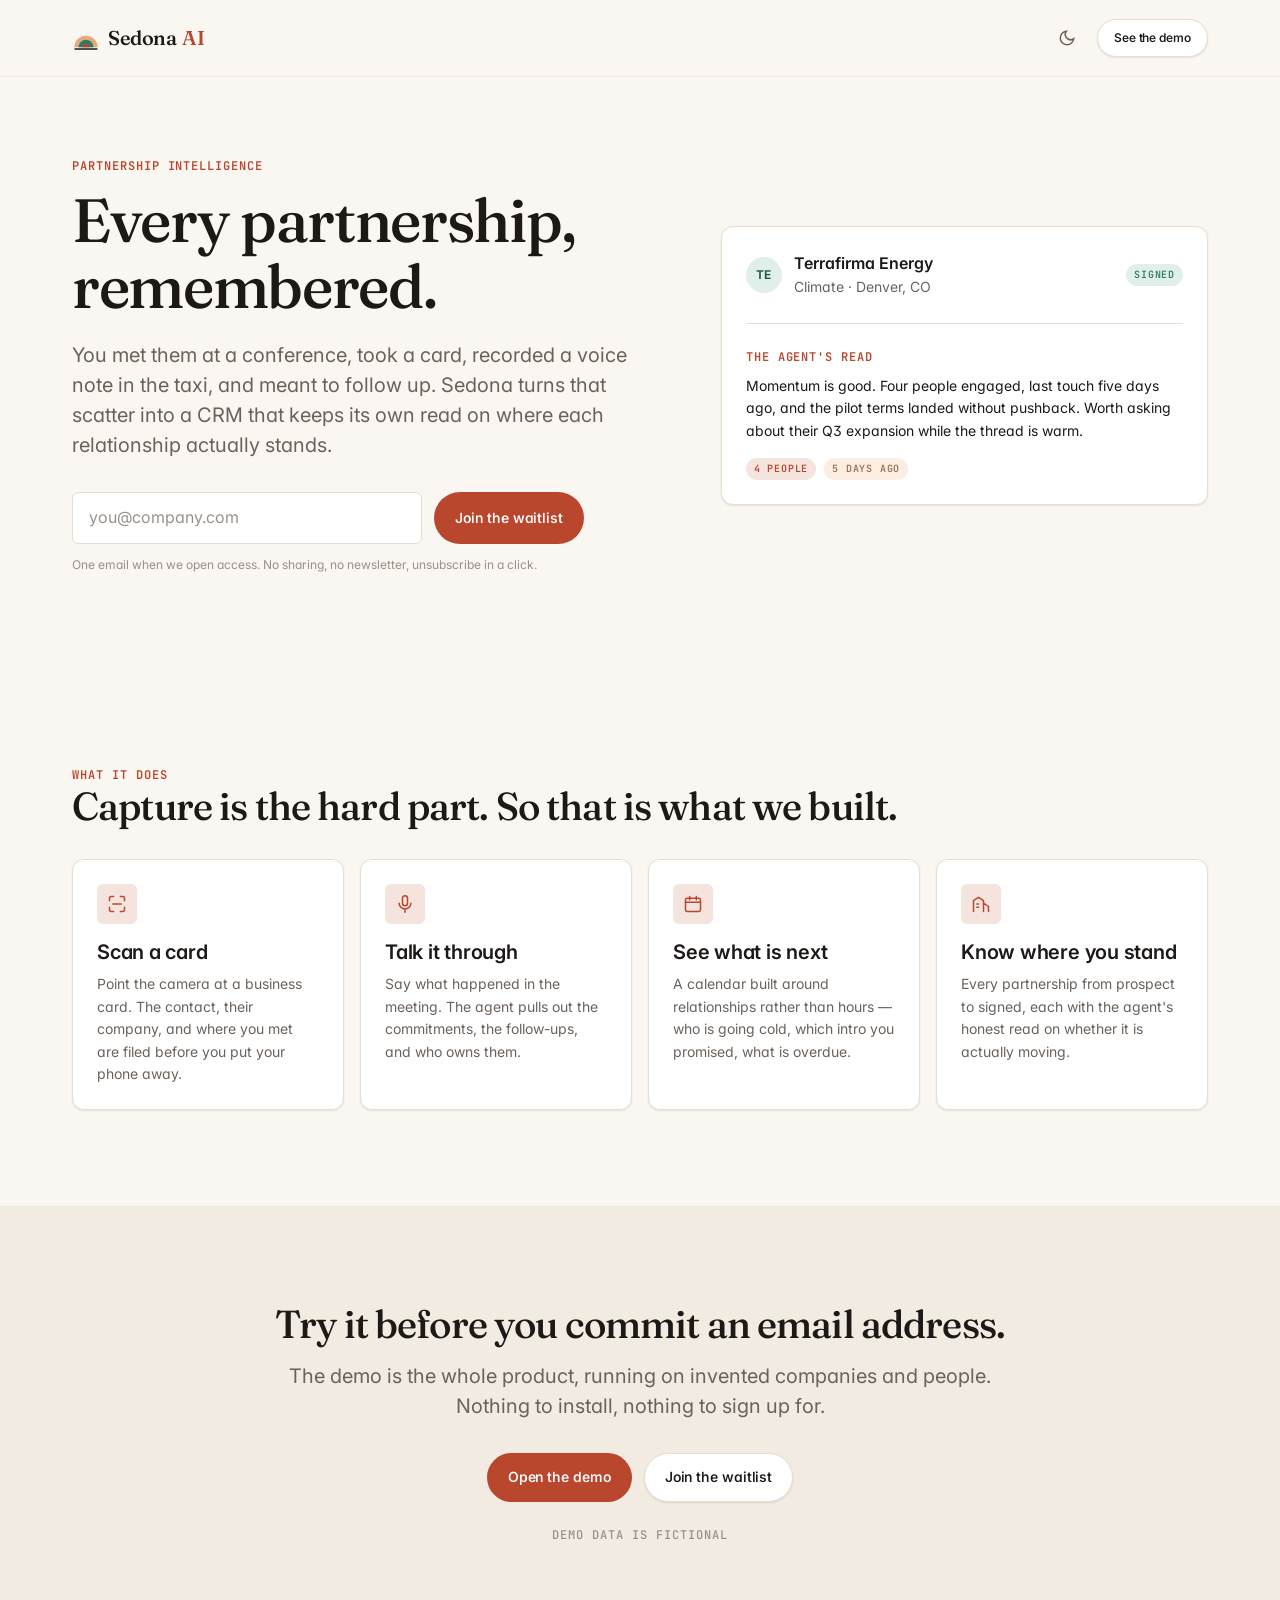
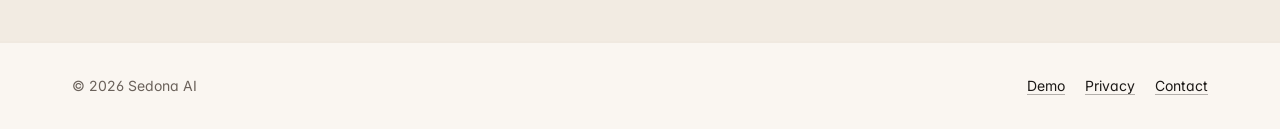
==== commit ba101b89: "Split landing page from demo app index.html is now a marketing page with a waitlist form; the demo a" ====
--- a/index.html
+++ b/index.html
@@ -3,8 +3,8 @@
 <head>
 <meta charset="utf-8">
 <meta name="viewport" content="width=device-width, initial-scale=1, viewport-fit=cover">
-<title>Sedona AI — Demo</title>
-<meta name="description" content="Sedona AI product demo: business-card scanning, a voice agent, a partnership calendar, and a company CRM. Fictional data.">
+<title>Sedona AI — Partnerships, remembered</title>
+<meta name="description" content="Sedona AI turns business cards, voice notes, and meetings into a partnership CRM that keeps its own read on where every relationship actually stands. Join the waitlist.">
 <link rel="icon" href="assets/logo.svg">
 <link rel="preconnect" href="https://fonts.googleapis.com">
 <link rel="preconnect" href="https://fonts.gstatic.com" crossorigin>
@@ -12,112 +12,185 @@
 <link rel="stylesheet" href="css/tokens.css">
 <link rel="stylesheet" href="css/base.css">
 <link rel="stylesheet" href="css/components.css">
-<link rel="stylesheet" href="css/app.css">
+<link rel="stylesheet" href="css/landing.css">
+<script>
+  /* Applied before first paint so a dark-mode visitor never sees a light
+     flash. Mirrors the key that js/router.js writes on the demo page. */
+  try {
+    var t = localStorage.getItem('sedona-theme');
+    if (t) document.documentElement.setAttribute('data-theme', t);
+  } catch (e) { /* private mode — fall back to the OS preference */ }
+</script>
 </head>
-<body class="app-body">
+<body>
 
-<a href="#view-host" class="skip-link">Skip to content</a>
+<a href="#waitlist" class="skip-link">Skip to the waitlist</a>
 
 <!-- ===================== Header ===================== -->
-<header class="app-header">
-  <a class="brand" href="index.html" aria-label="Sedona AI home">
-    <img src="assets/logo.svg" alt="" width="28" height="28">
-    <span class="brand-word">Sedona<span class="brand-ai">AI</span></span>
-  </a>
+<header class="site-header">
+  <div class="shell row-between">
+    <a class="brand" href="index.html" aria-label="Sedona AI home">
+      <img src="assets/logo.svg" alt="" width="28" height="28">
+      <span class="brand-word">Sedona<span class="brand-ai">AI</span></span>
+    </a>
 
-  <!-- Desktop: a live search field. Mobile: an icon that opens a sheet. -->
-  <div class="header-search only-desk">
-    <div class="search-input" id="header-search">
-      <svg width="16" height="16" viewBox="0 0 24 24" fill="none" stroke="currentColor" stroke-width="2" stroke-linecap="round" aria-hidden="true"><circle cx="11" cy="11" r="7"/><path d="m20 20-3.2-3.2"/></svg>
-      <input type="search" id="search-field" placeholder="Search people, companies, meetings…" aria-label="Search everything" autocomplete="off">
-      <span class="kbd-hint row" style="gap:3px"><kbd class="kbd">⌘</kbd><kbd class="kbd">K</kbd></span>
+    <div class="row" style="gap:var(--s-2)">
+      <button class="btn-icon" id="theme-btn" aria-label="Toggle dark mode" title="Toggle dark mode">
+        <svg width="18" height="18" viewBox="0 0 24 24" fill="none" stroke="currentColor" stroke-width="2" stroke-linecap="round" aria-hidden="true"><path d="M21 12.8A9 9 0 1 1 11.2 3a7 7 0 0 0 9.8 9.8z"/></svg>
+      </button>
+      <a class="btn btn-secondary btn-sm" href="demo.html">See the demo</a>
     </div>
-  </div>
-
-  <div class="header-actions">
-    <button class="btn-icon only-mobile" id="mobile-search-btn" aria-label="Search">
-      <svg width="20" height="20" viewBox="0 0 24 24" fill="none" stroke="currentColor" stroke-width="2" stroke-linecap="round"><circle cx="11" cy="11" r="7"/><path d="m20 20-3.2-3.2"/></svg>
-    </button>
-    <button class="btn-icon" id="theme-btn" aria-label="Toggle dark mode" title="Toggle dark mode">
-      <svg width="18" height="18" viewBox="0 0 24 24" fill="none" stroke="currentColor" stroke-width="2" stroke-linecap="round"><path d="M21 12.8A9 9 0 1 1 11.2 3a7 7 0 0 0 9.8 9.8z"/></svg>
-    </button>
-    <span class="avatar avatar-t2 only-desk" title="Elena Ruiz — demo account">ER</span>
   </div>
 </header>
 
-<div class="app-frame">
+<main>
 
-  <!-- ===================== Sidebar (desktop) ===================== -->
-  <nav class="sidebar only-desk" aria-label="Main">
-    <p class="nav-heading">Capture</p>
-    <a class="nav-link" href="#/scan" data-view="scan">
-      <svg viewBox="0 0 24 24" fill="none" stroke="currentColor" stroke-width="1.8" stroke-linecap="round" stroke-linejoin="round" aria-hidden="true"><path d="M3 8V5a2 2 0 0 1 2-2h3M16 3h3a2 2 0 0 1 2 2v3M21 16v3a2 2 0 0 1-2 2h-3M8 21H5a2 2 0 0 1-2-2v-3"/><path d="M7 12h10"/></svg>
-      <span>Scan a card</span>
-    </a>
-    <a class="nav-link" href="#/voice" data-view="voice">
-      <svg viewBox="0 0 24 24" fill="none" stroke="currentColor" stroke-width="1.8" stroke-linecap="round" stroke-linejoin="round" aria-hidden="true"><rect x="9" y="2" width="6" height="12" rx="3"/><path d="M5 11a7 7 0 0 0 14 0M12 18v4"/></svg>
-      <span>Voice agent</span>
-    </a>
+  <!-- ===================== Hero ===================== -->
+  <section class="hero">
+    <div class="shell hero-grid">
+      <div class="hero-copy">
+        <p class="eyebrow">Partnership intelligence</p>
+        <h1>Every partnership,<br>remembered.</h1>
+        <p class="lede">
+          You met them at a conference, took a card, recorded a voice note in the
+          taxi, and meant to follow up. Sedona turns that scatter into a CRM that
+          keeps its own read on where each relationship actually stands.
+        </p>
 
-    <p class="nav-heading">Relationships</p>
-    <a class="nav-link" href="#/calendar" data-view="calendar">
-      <svg viewBox="0 0 24 24" fill="none" stroke="currentColor" stroke-width="1.8" stroke-linecap="round" stroke-linejoin="round" aria-hidden="true"><rect x="3" y="5" width="18" height="16" rx="2"/><path d="M3 10h18M8 3v4M16 3v4"/></svg>
-      <span>Calendar</span>
-    </a>
-    <a class="nav-link" href="#/crm" data-view="crm">
-      <svg viewBox="0 0 24 24" fill="none" stroke="currentColor" stroke-width="1.8" stroke-linecap="round" stroke-linejoin="round" aria-hidden="true"><path d="M3 21V8l6-4 6 4v13M15 21V11l6 4v6"/><path d="M7 12h2M7 16h2"/></svg>
-      <span>Companies</span>
-    </a>
-    <a class="nav-link" href="#/contacts" data-view="contacts">
-      <svg viewBox="0 0 24 24" fill="none" stroke="currentColor" stroke-width="1.8" stroke-linecap="round" stroke-linejoin="round" aria-hidden="true"><circle cx="9" cy="8" r="3.2"/><path d="M3 20a6 6 0 0 1 12 0M17 11a3 3 0 1 0-1.8-5.4M16 20a6 6 0 0 0-1.2-3.6"/></svg>
-      <span>Contacts</span>
-    </a>
+        <!-- ============ Waitlist ============ -->
+        <form class="waitlist" id="waitlist" novalidate>
+          <div class="waitlist-row">
+            <label class="sr-only" for="wl-email">Work email</label>
+            <input class="input" type="email" id="wl-email" name="email"
+                   placeholder="you@company.com" autocomplete="email"
+                   required aria-describedby="wl-note">
+            <button class="btn btn-primary" type="submit" id="wl-submit">
+              Join the waitlist
+            </button>
+          </div>
+          <p class="waitlist-msg" id="wl-msg" role="status" aria-live="polite"></p>
+          <p class="waitlist-note faint" id="wl-note">
+            One email when we open access. No sharing, no newsletter, unsubscribe
+            in a click.
+          </p>
+        </form>
+      </div>
 
-    <p class="nav-heading">Agent</p>
-    <div class="agent-feed" id="agent-feed" aria-label="Recent agent activity"></div>
-  </nav>
+      <!-- A quiet product still: the agent's read on one relationship. -->
+      <aside class="hero-card card card-pad" aria-label="Example of an agent summary">
+        <div class="row-between">
+          <div class="row" style="gap:var(--s-3)">
+            <span class="avatar avatar-t2">TE</span>
+            <div>
+              <div style="font-weight:600">Terrafirma Energy</div>
+              <div class="muted" style="font-size:var(--t-sm)">Climate · Denver, CO</div>
+            </div>
+          </div>
+          <span class="badge badge-sage">Signed</span>
+        </div>
 
-  <!-- ===================== Views ===================== -->
-  <main class="app-main" id="view-host">
-    <section class="view" id="view-scan"     data-view="scan"     hidden></section>
-    <section class="view" id="view-voice"    data-view="voice"    hidden></section>
-    <section class="view" id="view-calendar" data-view="calendar" hidden></section>
-    <section class="view" id="view-crm"      data-view="crm"      hidden></section>
-    <section class="view" id="view-contacts" data-view="contacts" hidden></section>
-  </main>
-</div>
+        <hr class="hr">
 
-<!-- ===================== Bottom tab bar (mobile) ===================== -->
-<nav class="tabbar only-mobile" aria-label="Main">
-  <a class="tab" href="#/scan" data-view="scan">
-    <svg viewBox="0 0 24 24" fill="none" stroke="currentColor" stroke-width="1.8" stroke-linecap="round" stroke-linejoin="round" aria-hidden="true"><path d="M3 8V5a2 2 0 0 1 2-2h3M16 3h3a2 2 0 0 1 2 2v3M21 16v3a2 2 0 0 1-2 2h-3M8 21H5a2 2 0 0 1-2-2v-3"/><path d="M7 12h10"/></svg>
-    <span>Scan</span>
-  </a>
-  <a class="tab" href="#/voice" data-view="voice">
-    <svg viewBox="0 0 24 24" fill="none" stroke="currentColor" stroke-width="1.8" stroke-linecap="round" stroke-linejoin="round" aria-hidden="true"><rect x="9" y="2" width="6" height="12" rx="3"/><path d="M5 11a7 7 0 0 0 14 0M12 18v4"/></svg>
-    <span>Voice</span>
-  </a>
-  <a class="tab" href="#/calendar" data-view="calendar">
-    <svg viewBox="0 0 24 24" fill="none" stroke="currentColor" stroke-width="1.8" stroke-linecap="round" stroke-linejoin="round" aria-hidden="true"><rect x="3" y="5" width="18" height="16" rx="2"/><path d="M3 10h18M8 3v4M16 3v4"/></svg>
-    <span>Calendar</span>
-  </a>
-  <a class="tab" href="#/crm" data-view="crm">
-    <svg viewBox="0 0 24 24" fill="none" stroke="currentColor" stroke-width="1.8" stroke-linecap="round" stroke-linejoin="round" aria-hidden="true"><path d="M3 21V8l6-4 6 4v13M15 21V11l6 4v6"/><path d="M7 12h2M7 16h2"/></svg>
-    <span>CRM</span>
-  </a>
-  <button class="tab" id="tab-search" type="button">
-    <svg viewBox="0 0 24 24" fill="none" stroke="currentColor" stroke-width="1.8" stroke-linecap="round" stroke-linejoin="round" aria-hidden="true"><circle cx="11" cy="11" r="7"/><path d="m20 20-3.2-3.2"/></svg>
-    <span>Search</span>
-  </button>
-</nav>
+        <p class="eyebrow" style="margin-bottom:var(--s-2)">The agent's read</p>
+        <p style="font-size:var(--t-sm); line-height:var(--lh-body)">
+          Momentum is good. Four people engaged, last touch five days ago, and
+          the pilot terms landed without pushback. Worth asking about their
+          Q3 expansion while the thread is warm.
+        </p>
 
-<script src="js/ui.js"></script>
-<script src="js/data.js"></script>
-<script src="js/crm.js"></script>
-<script src="js/calendar.js"></script>
-<script src="js/scan.js"></script>
-<script src="js/voice.js"></script>
-<script src="js/search.js"></script>
-<script src="js/router.js"></script>
+        <div class="row wrap" style="margin-top:var(--s-4); gap:var(--s-2)">
+          <span class="badge badge-rust">4 people</span>
+          <span class="badge badge-bloom">5 days ago</span>
+        </div>
+      </aside>
+    </div>
+  </section>
+
+  <!-- ===================== What it does ===================== -->
+  <section class="section">
+    <div class="shell">
+      <p class="eyebrow">What it does</p>
+      <h2 style="margin-bottom:var(--s-8)">Capture is the hard part. So that is what we built.</h2>
+
+      <div class="feature-grid">
+        <article class="card card-pad feature reveal">
+          <span class="feature-icon" aria-hidden="true">
+            <svg viewBox="0 0 24 24" fill="none" stroke="currentColor" stroke-width="1.8" stroke-linecap="round" stroke-linejoin="round"><path d="M3 8V5a2 2 0 0 1 2-2h3M16 3h3a2 2 0 0 1 2 2v3M21 16v3a2 2 0 0 1-2 2h-3M8 21H5a2 2 0 0 1-2-2v-3"/><path d="M7 12h10"/></svg>
+          </span>
+          <h3>Scan a card</h3>
+          <p class="muted">
+            Point the camera at a business card. The contact, their company, and
+            where you met are filed before you put your phone away.
+          </p>
+        </article>
+
+        <article class="card card-pad feature reveal">
+          <span class="feature-icon" aria-hidden="true">
+            <svg viewBox="0 0 24 24" fill="none" stroke="currentColor" stroke-width="1.8" stroke-linecap="round" stroke-linejoin="round"><rect x="9" y="2" width="6" height="12" rx="3"/><path d="M5 11a7 7 0 0 0 14 0M12 18v4"/></svg>
+          </span>
+          <h3>Talk it through</h3>
+          <p class="muted">
+            Say what happened in the meeting. The agent pulls out the commitments,
+            the follow-ups, and who owns them.
+          </p>
+        </article>
+
+        <article class="card card-pad feature reveal">
+          <span class="feature-icon" aria-hidden="true">
+            <svg viewBox="0 0 24 24" fill="none" stroke="currentColor" stroke-width="1.8" stroke-linecap="round" stroke-linejoin="round"><rect x="3" y="5" width="18" height="16" rx="2"/><path d="M3 10h18M8 3v4M16 3v4"/></svg>
+          </span>
+          <h3>See what is next</h3>
+          <p class="muted">
+            A calendar built around relationships rather than hours — who is going
+            cold, which intro you promised, what is overdue.
+          </p>
+        </article>
+
+        <article class="card card-pad feature reveal">
+          <span class="feature-icon" aria-hidden="true">
+            <svg viewBox="0 0 24 24" fill="none" stroke="currentColor" stroke-width="1.8" stroke-linecap="round" stroke-linejoin="round"><path d="M3 21V8l6-4 6 4v13M15 21V11l6 4v6"/><path d="M7 12h2M7 16h2"/></svg>
+          </span>
+          <h3>Know where you stand</h3>
+          <p class="muted">
+            Every partnership from prospect to signed, each with the agent's
+            honest read on whether it is actually moving.
+          </p>
+        </article>
+      </div>
+    </div>
+  </section>
+
+  <!-- ===================== Closing CTA ===================== -->
+  <section class="section closing">
+    <div class="shell closing-inner">
+      <h2>Try it before you commit an email address.</h2>
+      <p class="lede" style="margin-inline:auto">
+        The demo is the whole product, running on invented companies and people.
+        Nothing to install, nothing to sign up for.
+      </p>
+      <div class="row wrap" style="justify-content:center; margin-top:var(--s-8)">
+        <a class="btn btn-primary" href="demo.html">Open the demo</a>
+        <a class="btn btn-secondary" href="#waitlist">Join the waitlist</a>
+      </div>
+      <p class="mono faint" style="margin-top:var(--s-6)">Demo data is fictional</p>
+    </div>
+  </section>
+
+</main>
+
+<footer class="site-footer">
+  <div class="shell row-between wrap">
+    <p class="muted" style="font-size:var(--t-sm)">
+      © <span id="year">2026</span> Sedona AI
+    </p>
+    <nav class="row wrap" style="gap:var(--s-5); font-size:var(--t-sm)" aria-label="Footer">
+      <a href="demo.html">Demo</a>
+      <a href="privacy.html">Privacy</a>
+      <a href="mailto:hello@sedona.ai">Contact</a>
+    </nav>
+  </div>
+</footer>
+
+<script src="js/landing.js"></script>
 </body>
 </html>
--- a/css/components.css
+++ b/css/components.css
@@ -430,6 +430,32 @@
 }
 @keyframes spin { to { transform: rotate(360deg); } }
 
+/* --- Shared page chrome -------------------------------------------------
+   Used by both the landing page and the demo app, so it lives here rather
+   than in app.css.
+   ------------------------------------------------------------------------ */
+.skip-link {
+  position: absolute; left: var(--s-4); top: -60px;
+  z-index: 100;
+  padding: var(--s-3) var(--s-4);
+  background: var(--accent); color: var(--on-accent);
+  border-radius: var(--r-sm);
+  transition: top var(--dur-fast) var(--ease-out);
+}
+.skip-link:focus { top: calc(var(--safe-t) + var(--s-2)); }
+
+.brand {
+  display: flex; align-items: center; gap: var(--s-2);
+  text-decoration: none; flex-shrink: 0;
+}
+.brand-word {
+  font-family: var(--font-display);
+  font-size: var(--t-lg);
+  font-weight: 550;
+  letter-spacing: -0.02em;
+}
+.brand-ai { color: var(--accent); margin-left: 0.28em; }
+
 /* --- Demo-data disclosure ribbon ---------------------------------------- */
 .demo-tag {
   display: inline-flex; align-items: center; gap: var(--s-2);
--- a/css/landing.css
+++ b/css/landing.css
@@ -0,0 +1,129 @@
+/* ==========================================================================
+   Sedona AI — Landing page
+   Only what the marketing page needs. Everything structural (buttons, cards,
+   inputs, badges, .shell, .lede) comes from tokens/base/components.
+   Mobile-first, same as the rest of the system.
+   ========================================================================== */
+
+/* --- Header --------------------------------------------------------------
+   Not the app's .app-header: no sidebar, no search, and it scrolls with the
+   page rather than sticking, so the hero owns the first screen.
+   ------------------------------------------------------------------------ */
+.site-header {
+  padding-block: var(--s-4);
+  padding-top: calc(var(--safe-t) + var(--s-4));
+  border-bottom: 1px solid var(--border-soft);
+  background: var(--bg);
+}
+
+/* --- Hero ---------------------------------------------------------------- */
+.hero {
+  padding-block: var(--s-12) var(--s-16);
+}
+.hero-grid {
+  display: grid;
+  grid-template-columns: 1fr;
+  gap: var(--s-10);
+  align-items: center;
+}
+.hero h1 {
+  font-size: var(--t-5xl);
+  margin-block: var(--s-3) var(--s-5);
+}
+
+/* The sample card is decoration on a phone — the form matters more, so it
+   drops below the fold rather than pushing the form down. */
+.hero-card { order: 2; }
+
+@media (min-width: 1024px) {
+  .hero { padding-block: var(--s-20) var(--s-24); }
+  .hero-grid {
+    grid-template-columns: minmax(0, 6fr) minmax(0, 5fr);
+    gap: var(--s-16);
+  }
+}
+
+/* --- Waitlist form ------------------------------------------------------- */
+.waitlist { margin-top: var(--s-8); max-width: 32rem; }
+
+.waitlist-row {
+  display: grid;
+  grid-template-columns: 1fr;
+  gap: var(--s-3);
+}
+/* Side by side as soon as there is room for a full email address. */
+@media (min-width: 560px) {
+  .waitlist-row { grid-template-columns: 1fr auto; }
+}
+
+.waitlist-note {
+  margin-top: var(--s-3);
+  font-size: var(--t-xs);
+  line-height: 1.5;
+}
+
+.waitlist-msg {
+  margin-top: var(--s-3);
+  font-size: var(--t-sm);
+  line-height: 1.5;
+  display: none;              /* revealed once there is something to say */
+}
+.waitlist-msg.is-shown { display: block; }
+.waitlist-msg.is-ok    { color: var(--sage-vortex); }
+.waitlist-msg.is-error { color: var(--accent); }
+
+.input.is-invalid { border-color: var(--accent); }
+
+/* --- Sections ------------------------------------------------------------ */
+.section { padding-block: var(--s-16); }
+@media (min-width: 1024px) { .section { padding-block: var(--s-24); } }
+
+.feature-grid {
+  display: grid;
+  grid-template-columns: 1fr;
+  gap: var(--s-4);
+}
+@media (min-width: 640px)  { .feature-grid { grid-template-columns: repeat(2, 1fr); } }
+@media (min-width: 1024px) { .feature-grid { grid-template-columns: repeat(4, 1fr); } }
+
+.feature h3 { margin-block: var(--s-4) var(--s-2); }
+.feature p  { font-size: var(--t-sm); line-height: var(--lh-body); }
+
+.feature-icon {
+  display: inline-flex; align-items: center; justify-content: center;
+  width: 40px; height: 40px;
+  border-radius: var(--r-sm);
+  background: var(--accent-soft);
+  color: var(--accent);
+}
+.feature-icon svg { width: 20px; height: 20px; }
+
+/* --- Closing ------------------------------------------------------------- */
+.closing {
+  background: var(--bg-recessed);
+  border-block: 1px solid var(--border-soft);
+}
+.closing-inner { text-align: center; }
+.closing-inner .lede { margin-top: var(--s-4); }
+
+/* --- Footer -------------------------------------------------------------- */
+.site-footer {
+  padding-block: var(--s-8);
+  padding-bottom: calc(var(--safe-b) + var(--s-8));
+  border-top: 1px solid var(--border-soft);
+}
+.site-footer nav { gap: var(--s-5); }
+
+/* --- Reveal on scroll ----------------------------------------------------
+   .reveal ships hidden from base.css. If IntersectionObserver is missing or
+   JS fails, nothing would ever un-hide it — so only opt in once JS is alive.
+   ------------------------------------------------------------------------ */
+.js-reveal .reveal { opacity: 0; transform: translateY(18px); }
+.reveal { opacity: 1; transform: none; }
+.js-reveal .reveal.is-visible { opacity: 1; transform: none; }
+
+/* base.css already neutralises .reveal under reduced motion, but the
+   .js-reveal rules above outrank it — so restate the opt-out here. */
+@media (prefers-reduced-motion: reduce) {
+  .js-reveal .reveal { opacity: 1; transform: none; }
+}
